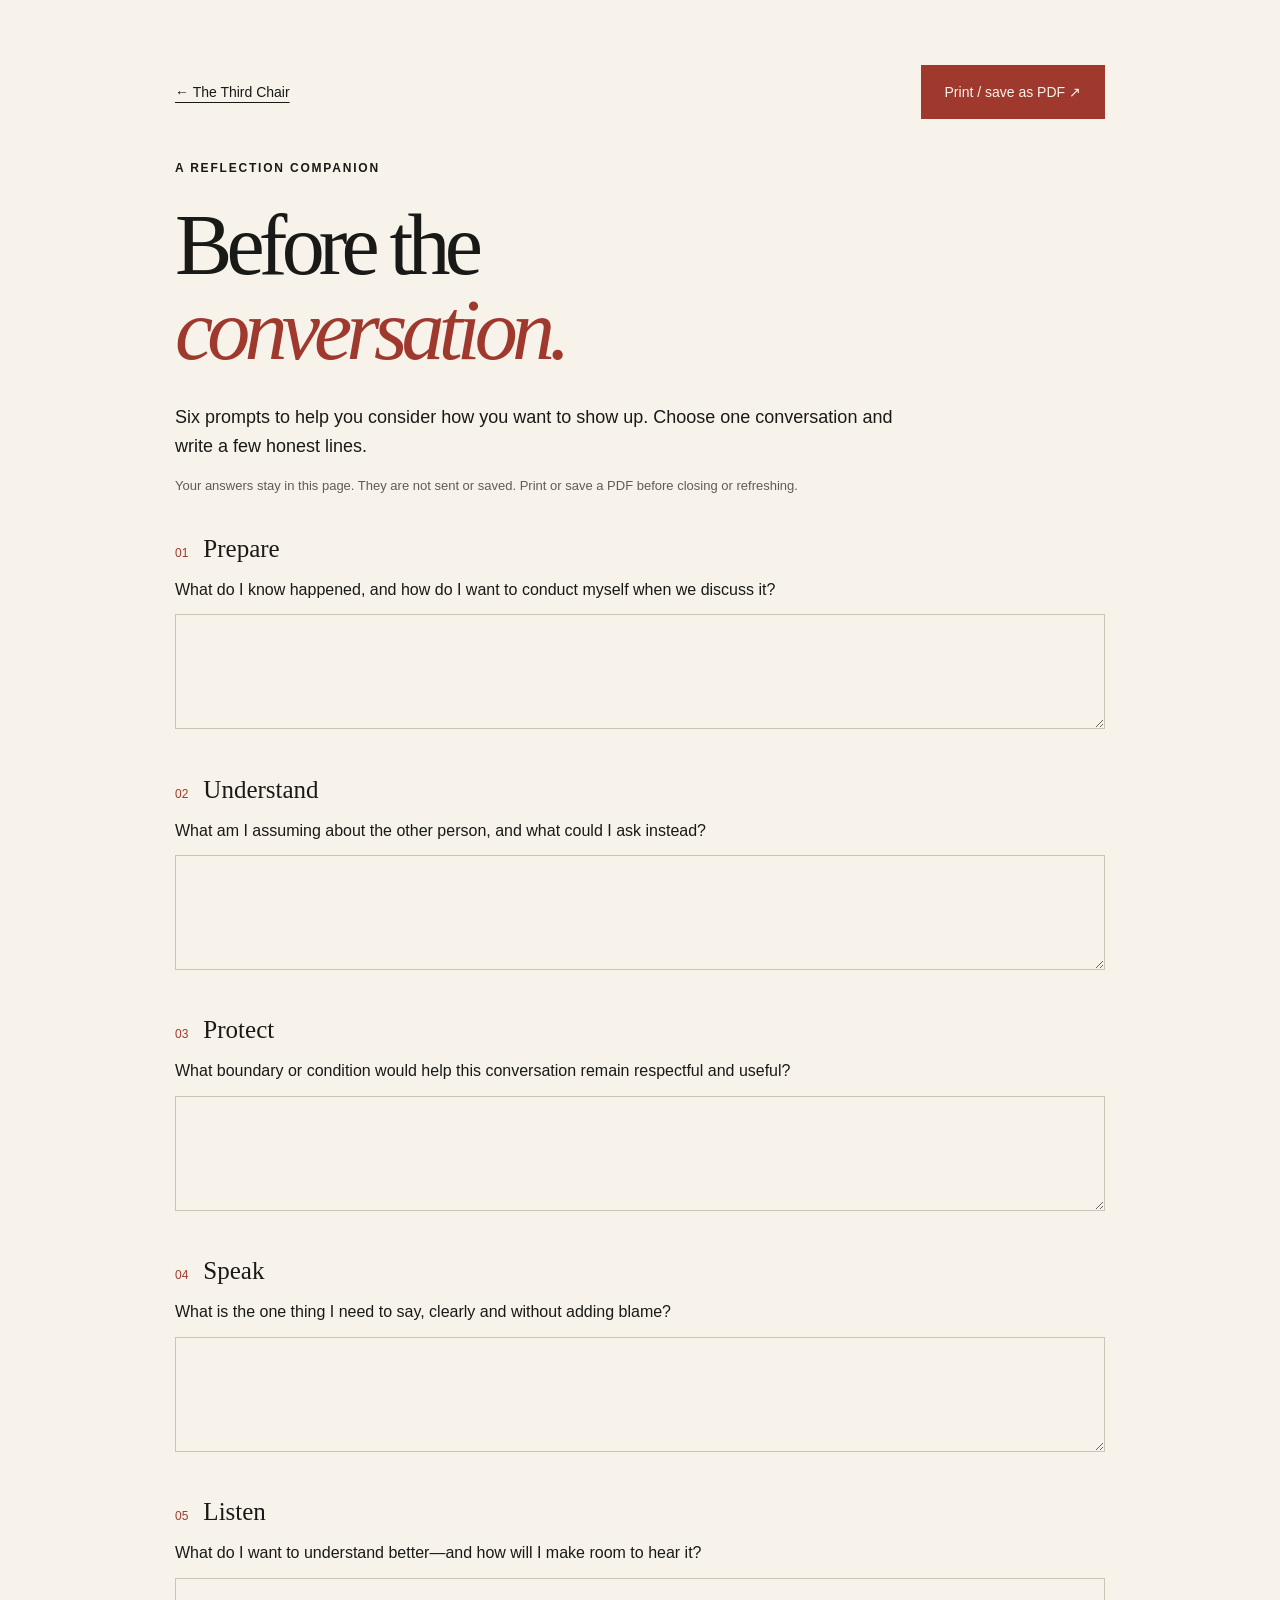
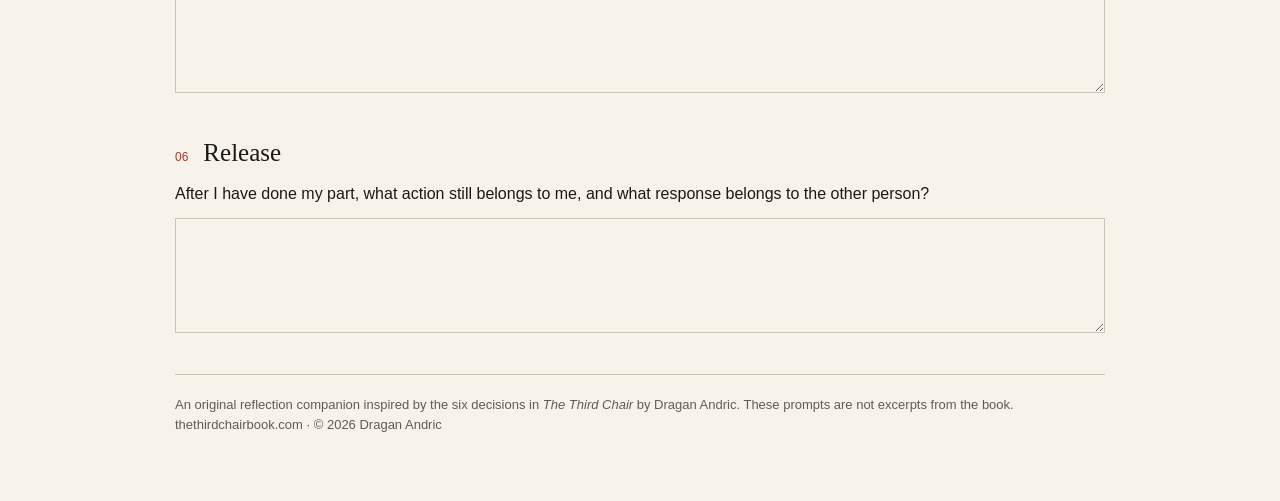
==== before-the-conversation.html @ e298e667 "Launch The Third Chair editorial website" ====
<!doctype html><html lang="en"><head><meta charset="utf-8"><meta name="viewport" content="width=device-width,initial-scale=1"><link rel="icon" href="/favicon.svg"><link rel="stylesheet" href="/style.css"><title>Before the Conversation — Free Reflection Sheet | The Third Chair</title><meta name="description" content="Six reflection prompts inspired by The Third Chair. Use the free worksheet on screen, print it or save as PDF."></head><body><main class="reading-page"><div class="sheet-top"><a href="/">← The Third Chair</a><button class="button" id="print">Print / save as PDF ↗</button></div><p class="eyebrow" style="margin-top:40px">A REFLECTION COMPANION</p><h1>Before the<br><em>conversation.</em></h1><p class="intro">Six prompts to help you consider how you want to show up. Choose one conversation and write a few honest lines.</p><p class="small">Your answers stay in this page. They are not sent or saved. Print or save a PDF before closing or refreshing.</p><div class="prompt"><label for="q1"><span>01</span>Prepare</label><p id="hint1">What do I know happened, and how do I want to conduct myself when we discuss it?</p><textarea id="q1" aria-describedby="hint1" spellcheck="true"></textarea></div><div class="prompt"><label for="q2"><span>02</span>Understand</label><p id="hint2">What am I assuming about the other person, and what could I ask instead?</p><textarea id="q2" aria-describedby="hint2" spellcheck="true"></textarea></div><div class="prompt"><label for="q3"><span>03</span>Protect</label><p id="hint3">What boundary or condition would help this conversation remain respectful and useful?</p><textarea id="q3" aria-describedby="hint3" spellcheck="true"></textarea></div><div class="prompt"><label for="q4"><span>04</span>Speak</label><p id="hint4">What is the one thing I need to say, clearly and without adding blame?</p><textarea id="q4" aria-describedby="hint4" spellcheck="true"></textarea></div><div class="prompt"><label for="q5"><span>05</span>Listen</label><p id="hint5">What do I want to understand better—and how will I make room to hear it?</p><textarea id="q5" aria-describedby="hint5" spellcheck="true"></textarea></div><div class="prompt"><label for="q6"><span>06</span>Release</label><p id="hint6">After I have done my part, what action still belongs to me, and what response belongs to the other person?</p><textarea id="q6" aria-describedby="hint6" spellcheck="true"></textarea></div><p class="sheet-note">An original reflection companion inspired by the six decisions in <i>The Third Chair</i> by Dragan Andric. These prompts are not excerpts from the book.<br>thethirdchairbook.com · © 2026 Dragan Andric</p></main><script src="/worksheet.js"></script></body></html>
---- style.css ----
:root{--paper:#f7f3ea;--ink:#191917;--red:#9f392d;--muted:#615b54;--line:#cbc4b7}*{box-sizing:border-box}html{scroll-behavior:smooth;scroll-padding-top:30px}body{margin:0;background:var(--paper);color:var(--ink);font:17px/1.6 Arial,Helvetica,sans-serif}a{color:inherit;text-underline-offset:5px}button,a,summary{touch-action:manipulation}a:focus-visible,button:focus-visible,summary:focus-visible,textarea:focus-visible{outline:3px solid var(--red);outline-offset:5px}img{max-width:100%;display:block}figure,p{margin:0}h1,h2,h3{font-weight:500;line-height:.99;margin:0;letter-spacing:-.06em}h1,h2,blockquote,.number{font-family:Georgia,'Times New Roman',serif}em{font-weight:400;color:var(--red)}h2{font-size:clamp(42px,5.3vw,80px)}.skip{position:absolute;top:-90px;z-index:10;background:var(--ink);color:white;padding:15px}.skip:focus{top:5px}.masthead{margin:0 4.5%;padding:25px 0;display:flex;align-items:center;justify-content:space-between;border-bottom:1px solid var(--ink);gap:25px}.wordmark{text-decoration:none;font-size:21px;font-weight:800;letter-spacing:-1px;line-height:1}.wordmark span{display:block;letter-spacing:2px;font-size:10px;margin-top:10px}nav{display:flex;align-items:center;gap:30px;font-size:14px}nav a{text-decoration:none}.nav-buy{border-bottom:1px solid;padding:10px 0}.hero{display:grid;grid-template-columns:1.13fr 1fr;margin:0 4.5%;min-height:760px;padding-top:32px;gap:4%}.hero-copy{padding:10px 0 45px;position:relative;z-index:1}.eyebrow,.section-label{font-size:12px;letter-spacing:1.8px;font-weight:700}.red-dot{display:inline-block;width:8px;height:8px;background:var(--red);border-radius:50%;margin-right:10px}h1{font-size:clamp(66px,7.9vw,116px);margin:35px 0 30px;letter-spacing:-.068em}.hero-bottom p{font-size:16px;line-height:1.55;margin-bottom:25px}.button{display:inline-flex;align-items:center;justify-content:space-between;gap:28px;background:var(--red);color:var(--paper);padding:16px 23px;text-decoration:none;font-size:14px;min-height:54px;border:1px solid var(--red)}.button:hover{background:var(--ink);border-color:var(--ink)}.button span{font-size:23px;line-height:1}.text-link{font-size:14px;font-weight:600;display:inline-block}.hero-bottom>.text-link{display:block;margin-top:18px;width:fit-content}.hero-image{position:relative;align-self:stretch;margin-bottom:45px}.hero-image img{width:100%;height:100%;max-height:805px;object-fit:cover;object-position:57% center}.hero-image figcaption{position:absolute;bottom:-28px;width:100%;display:flex;justify-content:space-between;font-size:10px;letter-spacing:1px}.image-note{position:absolute;top:30px;left:25px;font-family:Georgia,serif;font-style:italic;font-size:27px;line-height:1.05;color:var(--paper);text-shadow:0 1px 10px #000}.running-line{background:var(--ink);color:var(--paper);padding:20px 4%;display:flex;justify-content:space-around;gap:25px;align-items:center;font-size:12px;letter-spacing:1.8px}.running-line span{color:#df7968;font-size:24px}.section{padding:100px 7%}.book-section{display:grid;grid-template-columns:1.2fr .65fr;column-gap:12%;row-gap:35px}.book-section>.section-label{grid-column:1/-1}.chair-lines{margin:36px 0}.chair-lines p{padding:11px 0;border-bottom:1px solid var(--line);font-size:16px}.chair-lines span{font-size:12px;color:var(--red);margin-right:22px}.body-copy{max-width:590px;margin:20px 0;font-size:18px}.cover{padding-top:12px;align-self:center}.cover img{max-height:520px;width:auto;box-shadow:18px 20px 0 #e5ded0;transform:rotate(4deg);margin:auto}.cover figcaption{font-size:12px;color:var(--muted);margin-top:48px;line-height:1.5}.contexts{background:#eae4d8}.contexts h2{margin-top:32px;font-size:clamp(40px,4.6vw,66px)}.context-grid{display:grid;grid-template-columns:repeat(3,1fr);gap:50px;margin-top:65px}.context-grid article{border-top:1px solid var(--ink);padding-top:22px}.number{font-size:35px;color:var(--red)}h3{font-size:28px;letter-spacing:-1px;margin:30px 0 20px}.context-grid p{font-size:16px;max-width:350px}.excerpt{background:var(--red);color:var(--paper);text-align:center;padding-top:80px;padding-bottom:80px}blockquote{font-size:clamp(35px,4.8vw,68px);line-height:1.15;letter-spacing:-2px;margin:40px auto;max-width:1120px}blockquote em{color:#edc1ac}.quote-credit{font-size:12px;letter-spacing:2px}.decisions{display:grid;grid-template-columns:1fr 1fr;gap:10%}.decision-heading h2{margin:30px 0}.decision-heading p{font-size:16px;margin-bottom:25px}.decision-list{border-top:1px solid var(--ink)}details{border-bottom:1px solid var(--line);padding:20px 0}summary{display:flex;align-items:center;cursor:pointer;list-style:none;font-family:Georgia,serif;font-size:32px;letter-spacing:-1px}summary::-webkit-details-marker{display:none}summary span{font:12px Arial,sans-serif;color:var(--red);width:45px}summary b{font-size:24px;font-weight:400;margin-left:auto}details[open] summary b{transform:rotate(45deg)}details p{padding:16px 25px 4px 45px;font-size:16px}.worksheet{background:var(--ink);color:var(--paper);display:grid;grid-template-columns:1.2fr 1fr;gap:35px 8%}.worksheet>.section-label{grid-column:1/-1}.worksheet h2{font-size:clamp(40px,4.8vw,67px)}.worksheet em{color:#d99683}.worksheet p{max-width:420px;margin-bottom:23px}.light{background:var(--paper);color:var(--ink);border-color:var(--paper)}.light:hover{background:#dccdbc;color:var(--ink);border-color:#dccdbc}.small{font-size:13px;color:var(--muted);margin-top:15px}.worksheet .small{color:#beb7aa}.author{display:grid;grid-template-columns:.85fr 1.1fr;gap:12%;align-items:center}.author figure img{aspect-ratio:4/5;object-fit:cover;object-position:center 38%}.author figcaption{font-size:11px;letter-spacing:1.8px;margin-top:15px}.author h2{margin:30px 0;font-size:clamp(40px,4.6vw,66px)}.contact-note{font-size:14px;color:var(--muted);margin-top:30px;max-width:430px}.purchase{text-align:center;border-top:1px solid var(--line)}.purchase h2{font-size:clamp(90px,13vw,180px);margin:35px 0}.purchase-links{display:flex;justify-content:center;align-items:center;gap:28px;margin-top:32px}footer{display:flex;align-items:center;justify-content:space-between;gap:30px;border-top:1px solid var(--ink);margin:0 4.5%;padding:35px 0;font-size:12px}footer>div{display:flex;gap:20px}footer .wordmark{font-size:18px}.reading-page{max-width:1000px;margin:0 auto;padding:65px 35px}.reading-page h1{font-size:clamp(52px,7vw,86px);margin-top:25px}.reading-page .intro{max-width:720px;font-size:18px}.sheet-top{display:flex;justify-content:space-between;gap:20px;align-items:center}.sheet-top a,.sheet-top button{font:14px Arial,sans-serif}.sheet-top button{cursor:pointer}.prompt{margin:32px 0;break-inside:avoid}.prompt label{display:block;font-family:Georgia,serif;font-size:25px}.prompt label span{font:12px Arial,sans-serif;color:var(--red);margin-right:15px}.prompt p{font-size:16px;margin:8px 0 12px}.prompt textarea{width:100%;min-height:115px;resize:vertical;padding:15px;background:transparent;border:1px solid var(--line);font:17px/1.5 Georgia,serif;color:var(--ink)}.sheet-note{font-size:13px;color:var(--muted);border-top:1px solid var(--line);padding-top:20px}.reading-page h2{font-size:32px;letter-spacing:-1px;margin:35px 0 15px}@media(min-width:1500px){body{max-width:1700px;margin:auto}}@media(max-width:850px){.masthead{padding:22px 0}nav{gap:18px}nav a:not(.nav-buy){display:none}.hero{min-height:0;grid-template-columns:1.12fr 1fr;gap:22px}h1{font-size:clamp(55px,8.4vw,85px)}.hero-image img{object-position:60% center}.image-note{font-size:22px;left:15px}.button{font-size:13px;padding:14px 18px;gap:14px}.section{padding:65px 6%}.book-section{gap:30px 8%}.body-copy{font-size:16px}.context-grid{gap:25px}.running-line{font-size:9px;letter-spacing:1px}.decisions{gap:5%}.author{gap:7%}.purchase-links{flex-wrap:wrap}footer{flex-wrap:wrap}.wordmark span{font-size:9px}}@media(max-width:580px){.masthead{margin:0 6%}.wordmark{font-size:18px}.nav-buy{font-size:12px}.hero{margin:0 6%;display:flex;flex-direction:column;padding-top:22px;gap:0}.hero-copy{padding-bottom:30px}h1{font-size:clamp(63px,14.5vw,84px);margin:27px 0}.hero-bottom p{font-size:16px}.hero-image{height:520px;margin-bottom:50px}.hero-image img{max-height:none;object-position:center 53%}.image-note{font-size:28px;top:23px;left:23px}.hero-image figcaption{font-size:9px}.running-line{display:block;text-align:center;font-size:10px;padding:18px 10px}.running-line span{margin:0 8px;font-size:14px}.book-section,.author,.decisions,.worksheet{grid-template-columns:1fr;gap:35px}.book-section .cover{max-width:250px;margin:25px auto 0}.cover figcaption{text-align:center}.context-grid{grid-template-columns:1fr;gap:34px;margin-top:40px}.context-grid h3{margin:12px 0}.context-grid p{max-width:none}.context-grid article{position:relative;padding-left:53px}.number{position:absolute;left:0;top:22px;font-size:29px}.excerpt{padding:60px 6%}blockquote{font-size:37px;letter-spacing:-1.4px;margin:30px 0}.section-label,.eyebrow{font-size:10px;letter-spacing:1.4px}.author figure{max-width:350px}.author>div{order:-1}.purchase-links{gap:22px}.purchase-links .button{width:100%;max-width:300px}.purchase .small{font-size:12px}.sheet-top{align-items:flex-start}.reading-page{padding:30px 22px}.reading-page h1{font-size:54px}.sheet-top .button{font-size:12px;padding:10px}.reading-page .intro{font-size:16px}footer{gap:22px;padding:28px 0}footer>div{gap:15px}.wordmark span{letter-spacing:1.3px}}@media(prefers-reduced-motion:reduce){html{scroll-behavior:auto}}@media print{body{background:white;font-size:11pt}.sheet-top,body>footer,.skip{display:none}.reading-page{padding:0;max-width:none}.reading-page h1{font-size:32pt;margin:10px 0}.reading-page .intro{font-size:10pt}.prompt{margin:14px 0}.prompt label{font-size:16pt}.prompt p{font-size:10pt;margin:3px 0}.prompt textarea{min-height:65px;height:65px;border:0;border-bottom:1px solid #aaa;font-size:10pt;padding:5px 0}.sheet-note{font-size:8pt}.reading-page>.small{font-size:9pt}@page{size:A4;margin:14mm}}
.author figure img{width:100%;height:auto;aspect-ratio:4/5;object-fit:cover}.cover img{height:auto;width:100%;max-height:none}.cover{max-width:325px}
.print-answer{display:none}@media print{.prompt textarea{display:none}.print-answer{display:block;white-space:pre-wrap;overflow-wrap:anywhere;min-height:65px;border-bottom:1px solid #aaa;font:10pt/1.4 Georgia,serif;padding:5px 0}}
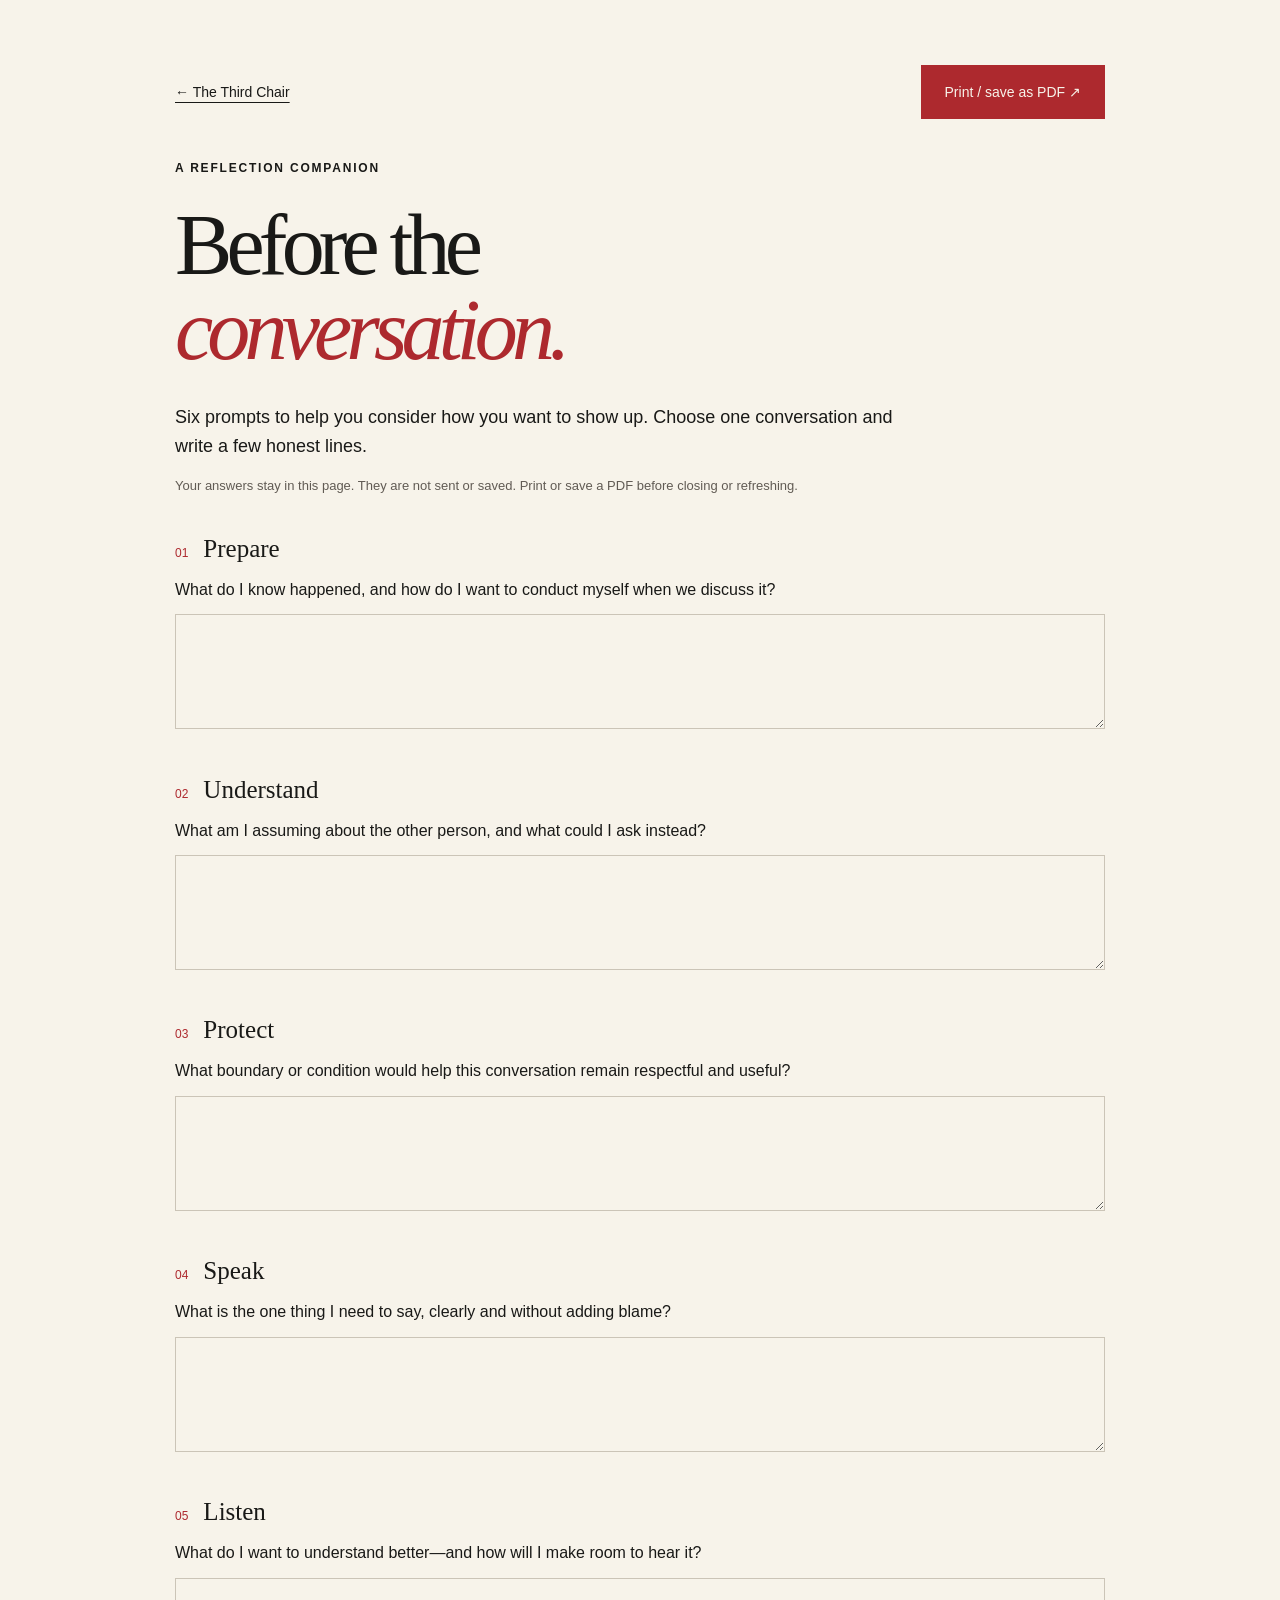
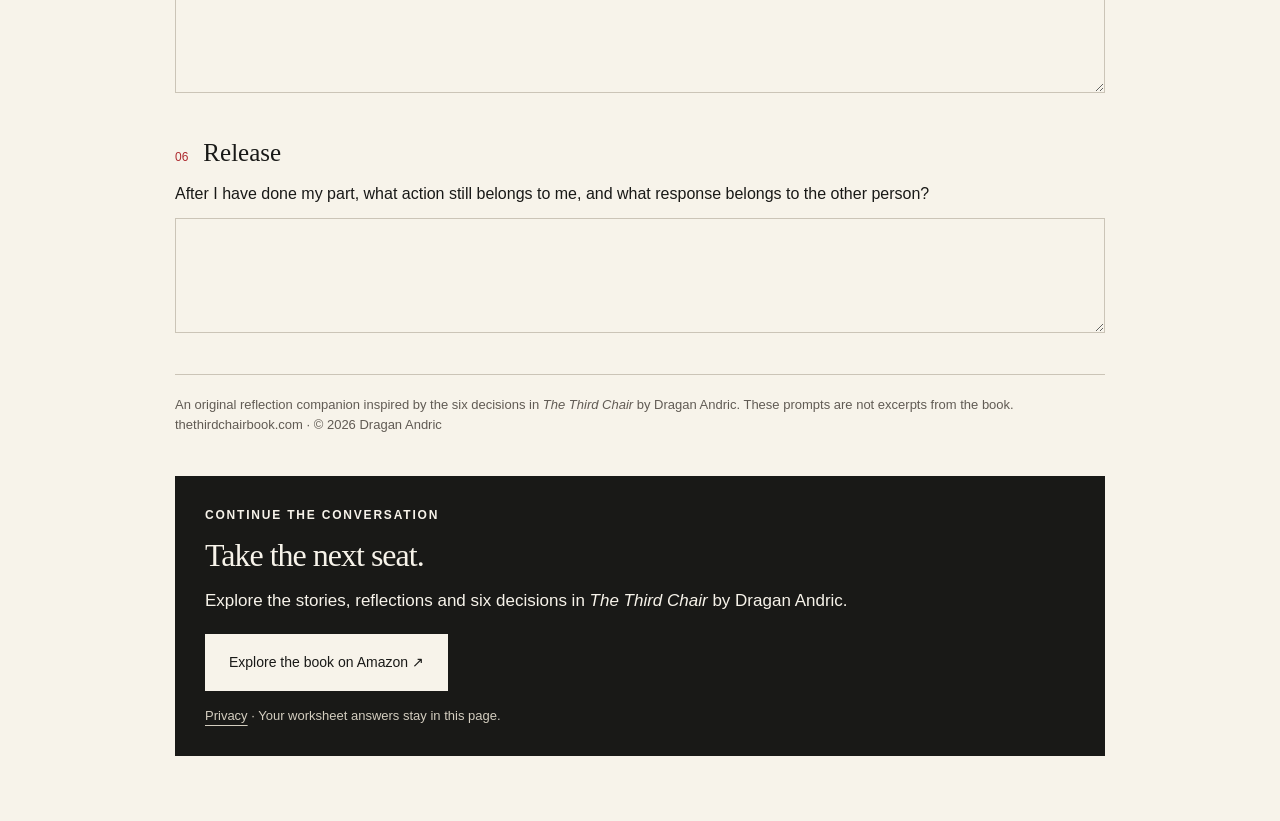
==== commit 02635b5a: "Add privacy-conscious website analytics and Amazon purchase attribution" ====
--- a/before-the-conversation.html
+++ b/before-the-conversation.html
@@ -1 +1 @@
-<!doctype html><html lang="en"><head><meta charset="utf-8"><meta name="viewport" content="width=device-width,initial-scale=1"><link rel="icon" href="/favicon.svg"><link rel="stylesheet" href="/style.css"><title>Before the Conversation — Free Reflection Sheet | The Third Chair</title><meta name="description" content="Six reflection prompts inspired by The Third Chair. Use the free worksheet on screen, print it or save as PDF."></head><body><main class="reading-page"><div class="sheet-top"><a href="/">← The Third Chair</a><button class="button" id="print">Print / save as PDF ↗</button></div><p class="eyebrow" style="margin-top:40px">A REFLECTION COMPANION</p><h1>Before the<br><em>conversation.</em></h1><p class="intro">Six prompts to help you consider how you want to show up. Choose one conversation and write a few honest lines.</p><p class="small">Your answers stay in this page. They are not sent or saved. Print or save a PDF before closing or refreshing.</p><div class="prompt"><label for="q1"><span>01</span>Prepare</label><p id="hint1">What do I know happened, and how do I want to conduct myself when we discuss it?</p><textarea id="q1" aria-describedby="hint1" spellcheck="true"></textarea></div><div class="prompt"><label for="q2"><span>02</span>Understand</label><p id="hint2">What am I assuming about the other person, and what could I ask instead?</p><textarea id="q2" aria-describedby="hint2" spellcheck="true"></textarea></div><div class="prompt"><label for="q3"><span>03</span>Protect</label><p id="hint3">What boundary or condition would help this conversation remain respectful and useful?</p><textarea id="q3" aria-describedby="hint3" spellcheck="true"></textarea></div><div class="prompt"><label for="q4"><span>04</span>Speak</label><p id="hint4">What is the one thing I need to say, clearly and without adding blame?</p><textarea id="q4" aria-describedby="hint4" spellcheck="true"></textarea></div><div class="prompt"><label for="q5"><span>05</span>Listen</label><p id="hint5">What do I want to understand better—and how will I make room to hear it?</p><textarea id="q5" aria-describedby="hint5" spellcheck="true"></textarea></div><div class="prompt"><label for="q6"><span>06</span>Release</label><p id="hint6">After I have done my part, what action still belongs to me, and what response belongs to the other person?</p><textarea id="q6" aria-describedby="hint6" spellcheck="true"></textarea></div><p class="sheet-note">An original reflection companion inspired by the six decisions in <i>The Third Chair</i> by Dragan Andric. These prompts are not excerpts from the book.<br>thethirdchairbook.com · © 2026 Dragan Andric</p></main><script src="/worksheet.js"></script></body></html>+<!doctype html><html lang="en"><head><meta charset="utf-8"><meta name="viewport" content="width=device-width,initial-scale=1"><link rel="icon" href="/favicon.svg"><link rel="stylesheet" href="/style.css?v=measurement-1"><title>Before the Conversation — Free Reflection Sheet | The Third Chair</title><meta name="description" content="Six reflection prompts inspired by The Third Chair. Use the free worksheet on screen, print it or save as PDF."></head><body><main class="reading-page"><div class="sheet-top"><a href="/">← The Third Chair</a><button class="button" id="print">Print / save as PDF ↗</button></div><p class="eyebrow" style="margin-top:40px">A REFLECTION COMPANION</p><h1>Before the<br><em>conversation.</em></h1><p class="intro">Six prompts to help you consider how you want to show up. Choose one conversation and write a few honest lines.</p><p class="small">Your answers stay in this page. They are not sent or saved. Print or save a PDF before closing or refreshing.</p><div class="prompt"><label for="q1"><span>01</span>Prepare</label><p id="hint1">What do I know happened, and how do I want to conduct myself when we discuss it?</p><textarea id="q1" aria-describedby="hint1" spellcheck="true"></textarea></div><div class="prompt"><label for="q2"><span>02</span>Understand</label><p id="hint2">What am I assuming about the other person, and what could I ask instead?</p><textarea id="q2" aria-describedby="hint2" spellcheck="true"></textarea></div><div class="prompt"><label for="q3"><span>03</span>Protect</label><p id="hint3">What boundary or condition would help this conversation remain respectful and useful?</p><textarea id="q3" aria-describedby="hint3" spellcheck="true"></textarea></div><div class="prompt"><label for="q4"><span>04</span>Speak</label><p id="hint4">What is the one thing I need to say, clearly and without adding blame?</p><textarea id="q4" aria-describedby="hint4" spellcheck="true"></textarea></div><div class="prompt"><label for="q5"><span>05</span>Listen</label><p id="hint5">What do I want to understand better—and how will I make room to hear it?</p><textarea id="q5" aria-describedby="hint5" spellcheck="true"></textarea></div><div class="prompt"><label for="q6"><span>06</span>Release</label><p id="hint6">After I have done my part, what action still belongs to me, and what response belongs to the other person?</p><textarea id="q6" aria-describedby="hint6" spellcheck="true"></textarea></div><p class="sheet-note">An original reflection companion inspired by the six decisions in <i>The Third Chair</i> by Dragan Andric. These prompts are not excerpts from the book.<br>thethirdchairbook.com · © 2026 Dragan Andric</p><aside class="sheet-book-invitation"><p class="eyebrow">CONTINUE THE CONVERSATION</p><h2>Take the next seat.</h2><p>Explore the stories, reflections and six decisions in <i>The Third Chair</i> by Dragan Andric.</p><a class="button" href="https://www.amazon.com/dp/B0HGGSGBLY?maas=maas_adg_7A5C8BD7A2F4BE5ABB616CB9199E258D_afap_abs&amp;ref_=aa_maas&amp;tag=maas">Explore the book on Amazon ↗</a><p class="small"><a href="/privacy.html">Privacy</a> · Your worksheet answers stay in this page.</p></aside></main><script src="/worksheet.js"></script><!-- Cloudflare Web Analytics --><script type="module" src="https://static.cloudflareinsights.com/beacon.min.js" data-cf-beacon='{"token":"bada44280bd04857942c5e00ef95dd53"}'></script><!-- End Cloudflare Web Analytics --></body></html>
--- a/style.css
+++ b/style.css
@@ -1,3 +1,57 @@
 :root{--paper:#f7f3ea;--ink:#191917;--red:#9f392d;--muted:#615b54;--line:#cbc4b7}*{box-sizing:border-box}html{scroll-behavior:smooth;scroll-padding-top:30px}body{margin:0;background:var(--paper);color:var(--ink);font:17px/1.6 Arial,Helvetica,sans-serif}a{color:inherit;text-underline-offset:5px}button,a,summary{touch-action:manipulation}a:focus-visible,button:focus-visible,summary:focus-visible,textarea:focus-visible{outline:3px solid var(--red);outline-offset:5px}img{max-width:100%;display:block}figure,p{margin:0}h1,h2,h3{font-weight:500;line-height:.99;margin:0;letter-spacing:-.06em}h1,h2,blockquote,.number{font-family:Georgia,'Times New Roman',serif}em{font-weight:400;color:var(--red)}h2{font-size:clamp(42px,5.3vw,80px)}.skip{position:absolute;top:-90px;z-index:10;background:var(--ink);color:white;padding:15px}.skip:focus{top:5px}.masthead{margin:0 4.5%;padding:25px 0;display:flex;align-items:center;justify-content:space-between;border-bottom:1px solid var(--ink);gap:25px}.wordmark{text-decoration:none;font-size:21px;font-weight:800;letter-spacing:-1px;line-height:1}.wordmark span{display:block;letter-spacing:2px;font-size:10px;margin-top:10px}nav{display:flex;align-items:center;gap:30px;font-size:14px}nav a{text-decoration:none}.nav-buy{border-bottom:1px solid;padding:10px 0}.hero{display:grid;grid-template-columns:1.13fr 1fr;margin:0 4.5%;min-height:760px;padding-top:32px;gap:4%}.hero-copy{padding:10px 0 45px;position:relative;z-index:1}.eyebrow,.section-label{font-size:12px;letter-spacing:1.8px;font-weight:700}.red-dot{display:inline-block;width:8px;height:8px;background:var(--red);border-radius:50%;margin-right:10px}h1{font-size:clamp(66px,7.9vw,116px);margin:35px 0 30px;letter-spacing:-.068em}.hero-bottom p{font-size:16px;line-height:1.55;margin-bottom:25px}.button{display:inline-flex;align-items:center;justify-content:space-between;gap:28px;background:var(--red);color:var(--paper);padding:16px 23px;text-decoration:none;font-size:14px;min-height:54px;border:1px solid var(--red)}.button:hover{background:var(--ink);border-color:var(--ink)}.button span{font-size:23px;line-height:1}.text-link{font-size:14px;font-weight:600;display:inline-block}.hero-bottom>.text-link{display:block;margin-top:18px;width:fit-content}.hero-image{position:relative;align-self:stretch;margin-bottom:45px}.hero-image img{width:100%;height:100%;max-height:805px;object-fit:cover;object-position:57% center}.hero-image figcaption{position:absolute;bottom:-28px;width:100%;display:flex;justify-content:space-between;font-size:10px;letter-spacing:1px}.image-note{position:absolute;top:30px;left:25px;font-family:Georgia,serif;font-style:italic;font-size:27px;line-height:1.05;color:var(--paper);text-shadow:0 1px 10px #000}.running-line{background:var(--ink);color:var(--paper);padding:20px 4%;display:flex;justify-content:space-around;gap:25px;align-items:center;font-size:12px;letter-spacing:1.8px}.running-line span{color:#df7968;font-size:24px}.section{padding:100px 7%}.book-section{display:grid;grid-template-columns:1.2fr .65fr;column-gap:12%;row-gap:35px}.book-section>.section-label{grid-column:1/-1}.chair-lines{margin:36px 0}.chair-lines p{padding:11px 0;border-bottom:1px solid var(--line);font-size:16px}.chair-lines span{font-size:12px;color:var(--red);margin-right:22px}.body-copy{max-width:590px;margin:20px 0;font-size:18px}.cover{padding-top:12px;align-self:center}.cover img{max-height:520px;width:auto;box-shadow:18px 20px 0 #e5ded0;transform:rotate(4deg);margin:auto}.cover figcaption{font-size:12px;color:var(--muted);margin-top:48px;line-height:1.5}.contexts{background:#eae4d8}.contexts h2{margin-top:32px;font-size:clamp(40px,4.6vw,66px)}.context-grid{display:grid;grid-template-columns:repeat(3,1fr);gap:50px;margin-top:65px}.context-grid article{border-top:1px solid var(--ink);padding-top:22px}.number{font-size:35px;color:var(--red)}h3{font-size:28px;letter-spacing:-1px;margin:30px 0 20px}.context-grid p{font-size:16px;max-width:350px}.excerpt{background:var(--red);color:var(--paper);text-align:center;padding-top:80px;padding-bottom:80px}blockquote{font-size:clamp(35px,4.8vw,68px);line-height:1.15;letter-spacing:-2px;margin:40px auto;max-width:1120px}blockquote em{color:#edc1ac}.quote-credit{font-size:12px;letter-spacing:2px}.decisions{display:grid;grid-template-columns:1fr 1fr;gap:10%}.decision-heading h2{margin:30px 0}.decision-heading p{font-size:16px;margin-bottom:25px}.decision-list{border-top:1px solid var(--ink)}details{border-bottom:1px solid var(--line);padding:20px 0}summary{display:flex;align-items:center;cursor:pointer;list-style:none;font-family:Georgia,serif;font-size:32px;letter-spacing:-1px}summary::-webkit-details-marker{display:none}summary span{font:12px Arial,sans-serif;color:var(--red);width:45px}summary b{font-size:24px;font-weight:400;margin-left:auto}details[open] summary b{transform:rotate(45deg)}details p{padding:16px 25px 4px 45px;font-size:16px}.worksheet{background:var(--ink);color:var(--paper);display:grid;grid-template-columns:1.2fr 1fr;gap:35px 8%}.worksheet>.section-label{grid-column:1/-1}.worksheet h2{font-size:clamp(40px,4.8vw,67px)}.worksheet em{color:#d99683}.worksheet p{max-width:420px;margin-bottom:23px}.light{background:var(--paper);color:var(--ink);border-color:var(--paper)}.light:hover{background:#dccdbc;color:var(--ink);border-color:#dccdbc}.small{font-size:13px;color:var(--muted);margin-top:15px}.worksheet .small{color:#beb7aa}.author{display:grid;grid-template-columns:.85fr 1.1fr;gap:12%;align-items:center}.author figure img{aspect-ratio:4/5;object-fit:cover;object-position:center 38%}.author figcaption{font-size:11px;letter-spacing:1.8px;margin-top:15px}.author h2{margin:30px 0;font-size:clamp(40px,4.6vw,66px)}.contact-note{font-size:14px;color:var(--muted);margin-top:30px;max-width:430px}.purchase{text-align:center;border-top:1px solid var(--line)}.purchase h2{font-size:clamp(90px,13vw,180px);margin:35px 0}.purchase-links{display:flex;justify-content:center;align-items:center;gap:28px;margin-top:32px}footer{display:flex;align-items:center;justify-content:space-between;gap:30px;border-top:1px solid var(--ink);margin:0 4.5%;padding:35px 0;font-size:12px}footer>div{display:flex;gap:20px}footer .wordmark{font-size:18px}.reading-page{max-width:1000px;margin:0 auto;padding:65px 35px}.reading-page h1{font-size:clamp(52px,7vw,86px);margin-top:25px}.reading-page .intro{max-width:720px;font-size:18px}.sheet-top{display:flex;justify-content:space-between;gap:20px;align-items:center}.sheet-top a,.sheet-top button{font:14px Arial,sans-serif}.sheet-top button{cursor:pointer}.prompt{margin:32px 0;break-inside:avoid}.prompt label{display:block;font-family:Georgia,serif;font-size:25px}.prompt label span{font:12px Arial,sans-serif;color:var(--red);margin-right:15px}.prompt p{font-size:16px;margin:8px 0 12px}.prompt textarea{width:100%;min-height:115px;resize:vertical;padding:15px;background:transparent;border:1px solid var(--line);font:17px/1.5 Georgia,serif;color:var(--ink)}.sheet-note{font-size:13px;color:var(--muted);border-top:1px solid var(--line);padding-top:20px}.reading-page h2{font-size:32px;letter-spacing:-1px;margin:35px 0 15px}@media(min-width:1500px){body{max-width:1700px;margin:auto}}@media(max-width:850px){.masthead{padding:22px 0}nav{gap:18px}nav a:not(.nav-buy){display:none}.hero{min-height:0;grid-template-columns:1.12fr 1fr;gap:22px}h1{font-size:clamp(55px,8.4vw,85px)}.hero-image img{object-position:60% center}.image-note{font-size:22px;left:15px}.button{font-size:13px;padding:14px 18px;gap:14px}.section{padding:65px 6%}.book-section{gap:30px 8%}.body-copy{font-size:16px}.context-grid{gap:25px}.running-line{font-size:9px;letter-spacing:1px}.decisions{gap:5%}.author{gap:7%}.purchase-links{flex-wrap:wrap}footer{flex-wrap:wrap}.wordmark span{font-size:9px}}@media(max-width:580px){.masthead{margin:0 6%}.wordmark{font-size:18px}.nav-buy{font-size:12px}.hero{margin:0 6%;display:flex;flex-direction:column;padding-top:22px;gap:0}.hero-copy{padding-bottom:30px}h1{font-size:clamp(63px,14.5vw,84px);margin:27px 0}.hero-bottom p{font-size:16px}.hero-image{height:520px;margin-bottom:50px}.hero-image img{max-height:none;object-position:center 53%}.image-note{font-size:28px;top:23px;left:23px}.hero-image figcaption{font-size:9px}.running-line{display:block;text-align:center;font-size:10px;padding:18px 10px}.running-line span{margin:0 8px;font-size:14px}.book-section,.author,.decisions,.worksheet{grid-template-columns:1fr;gap:35px}.book-section .cover{max-width:250px;margin:25px auto 0}.cover figcaption{text-align:center}.context-grid{grid-template-columns:1fr;gap:34px;margin-top:40px}.context-grid h3{margin:12px 0}.context-grid p{max-width:none}.context-grid article{position:relative;padding-left:53px}.number{position:absolute;left:0;top:22px;font-size:29px}.excerpt{padding:60px 6%}blockquote{font-size:37px;letter-spacing:-1.4px;margin:30px 0}.section-label,.eyebrow{font-size:10px;letter-spacing:1.4px}.author figure{max-width:350px}.author>div{order:-1}.purchase-links{gap:22px}.purchase-links .button{width:100%;max-width:300px}.purchase .small{font-size:12px}.sheet-top{align-items:flex-start}.reading-page{padding:30px 22px}.reading-page h1{font-size:54px}.sheet-top .button{font-size:12px;padding:10px}.reading-page .intro{font-size:16px}footer{gap:22px;padding:28px 0}footer>div{gap:15px}.wordmark span{letter-spacing:1.3px}}@media(prefers-reduced-motion:reduce){html{scroll-behavior:auto}}@media print{body{background:white;font-size:11pt}.sheet-top,body>footer,.skip{display:none}.reading-page{padding:0;max-width:none}.reading-page h1{font-size:32pt;margin:10px 0}.reading-page .intro{font-size:10pt}.prompt{margin:14px 0}.prompt label{font-size:16pt}.prompt p{font-size:10pt;margin:3px 0}.prompt textarea{min-height:65px;height:65px;border:0;border-bottom:1px solid #aaa;font-size:10pt;padding:5px 0}.sheet-note{font-size:8pt}.reading-page>.small{font-size:9pt}@page{size:A4;margin:14mm}}
 .author figure img{width:100%;height:auto;aspect-ratio:4/5;object-fit:cover}.cover img{height:auto;width:100%;max-height:none}.cover{max-width:325px}
 .print-answer{display:none}@media print{.prompt textarea{display:none}.print-answer{display:block;white-space:pre-wrap;overflow-wrap:anywhere;min-height:65px;border-bottom:1px solid #aaa;font:10pt/1.4 Georgia,serif;padding:5px 0}} 
+
+/* Editorial edition: the typography and colour rhythm of TC13–TC16. */
+@font-face{font-family:Anton;src:url('/Anton-Regular.ttf') format('truetype');font-weight:400;font-style:normal;font-display:swap}
+@font-face{font-family:Cormorant;src:url('/CormorantGaramond-Italic.ttf') format('truetype');font-weight:300 700;font-style:italic;font-display:swap}
+:root{--red:#ad292e}
+.editorial .wordmark{font-family:Anton,Impact,sans-serif;font-weight:400;letter-spacing:.015em;font-size:25px}
+.editorial .wordmark span{font-family:Arial,sans-serif;font-size:9px;letter-spacing:2px}
+.editorial h1,.editorial h2{font-family:Anton,Impact,'Arial Narrow',sans-serif;font-weight:400;text-transform:uppercase;letter-spacing:-.018em;line-height:1.05}
+.editorial h1 em,.editorial h2 em,.editorial blockquote em{font-family:Cormorant,Georgia,serif;text-transform:none;font-weight:600;letter-spacing:-.045em;line-height:.95}
+.editorial .hero{grid-template-columns:1.1fr 1fr;gap:4%;min-height:780px}
+.editorial h1{font-size:clamp(55px,7.2vw,114px);margin:34px 0 38px;line-height:1.04}
+.editorial h1 span,.editorial h1 em{display:block}
+.editorial h1 em{font-size:1.3em;margin-top:5px}
+.editorial .hero-bottom{border-left:3px solid var(--red);padding-left:22px;margin-top:30px}
+.editorial .hero-image{border-top:7px solid var(--red)}
+.editorial .image-note{font-family:Cormorant,Georgia,serif;font-size:35px;font-weight:600}
+.editorial .running-line{background:var(--red);color:var(--paper);padding-block:23px}
+.editorial .running-line span{color:var(--paper)}
+.editorial h2{font-size:clamp(42px,4.7vw,74px)}
+.editorial h2 em{display:inline-block;font-size:1.16em;margin-top:5px}
+.editorial .section-label{border-top:1px solid currentColor;padding-top:13px}
+.editorial .book-section{grid-template-columns:1.12fr .85fr;column-gap:7%;align-items:center}
+.editorial .chair-lines p{padding:14px 0}
+.editorial .chair-lines span{font-family:Anton,sans-serif;font-size:24px;vertical-align:middle}
+.editorial .cover{max-width:100%;width:100%;padding:0;align-self:center}
+.editorial .cover img{width:100%;height:auto;transform:none;box-shadow:none;margin:0;max-height:none}
+.editorial .cover figcaption{margin-top:18px;padding-top:14px;border-top:1px solid var(--line);font-size:11px;letter-spacing:.5px;text-align:left}
+.editorial .contexts{background:var(--ink);color:var(--paper)}
+.editorial .contexts h2 em{color:var(--paper)}
+.editorial .context-grid article{border-color:#aaa296}
+.editorial .number{font-family:Anton,sans-serif;font-size:54px;color:#ef8e89}
+.editorial .context-grid h3{font-family:Georgia,serif;font-size:32px}
+.editorial .context-grid p{color:#e2ddd3}
+.editorial .excerpt{text-align:left;padding-block:95px}
+.editorial blockquote{max-width:1050px;margin:40px 0;font-size:clamp(36px,4.8vw,70px);line-height:1.08;letter-spacing:-.035em}
+.editorial blockquote em{color:var(--paper);font-size:1.14em}
+.editorial summary{font-family:Anton,sans-serif;text-transform:uppercase;letter-spacing:0;font-size:35px}
+.editorial summary span{font-family:Arial,sans-serif}
+.editorial details[open]{border-bottom-color:var(--red)}
+.editorial .worksheet{border-left:12px solid var(--red)}
+.editorial .worksheet em{color:var(--paper)}
+.editorial .author figure{border-bottom:5px solid var(--red);padding-bottom:18px}
+.editorial .purchase{background:var(--red);color:var(--paper);border:0;position:relative}
+.editorial .purchase h2{font-size:clamp(96px,13vw,185px);line-height:.95}
+.editorial .purchase h2 em{color:var(--paper);font-size:1.08em}
+.editorial .purchase .button{background:var(--paper);color:var(--ink);border-color:var(--paper)}
+.editorial .purchase .button:hover{background:var(--ink);color:var(--paper);border-color:var(--ink)}
+.editorial .purchase .small{color:var(--paper)}
+.editorial .purchase a:focus-visible{outline-color:var(--paper)}
+.editorial footer{border:0;padding-block:40px}
+@media(max-width:1050px) and (min-width:581px){.editorial h1{font-size:7.1vw}.editorial .hero{min-height:650px}.editorial .hero-image img{object-position:60% center}.editorial .book-section{column-gap:5%}.editorial h2{font-size:clamp(32px,4.9vw,52px)}.editorial .context-grid{gap:24px}}
+@media(max-width:580px){.editorial .wordmark{font-size:21px}.editorial h1{font-size:14vw;line-height:1.09;margin:27px 0 30px}.editorial h1 em{font-size:1.48em;line-height:1}.editorial .hero{min-height:0}.editorial .hero-bottom{padding-left:17px}.editorial .hero-image{height:490px}.editorial h2{font-size:clamp(38px,10vw,56px);line-height:1.1}.editorial .book-section{grid-template-columns:1fr}.editorial .book-section .cover{max-width:390px;margin:0 auto}.editorial .number{font-size:30px}.editorial .context-grid h3{font-size:29px}.editorial .excerpt{padding-block:65px}.editorial blockquote{font-size:37px;line-height:1.15}.editorial .worksheet{border-left-width:6px}.editorial .purchase h2{font-size:25vw}.editorial .image-note{font-size:31px}}
+
+.sheet-book-invitation{margin-top:40px;padding:30px;background:var(--ink);color:var(--paper)}.sheet-book-invitation h2{margin:15px 0}.sheet-book-invitation .button{margin-top:20px;background:var(--paper);color:var(--ink);border-color:var(--paper)}.sheet-book-invitation .small{color:#d3cdbf}@media print{.sheet-book-invitation{display:none}}
